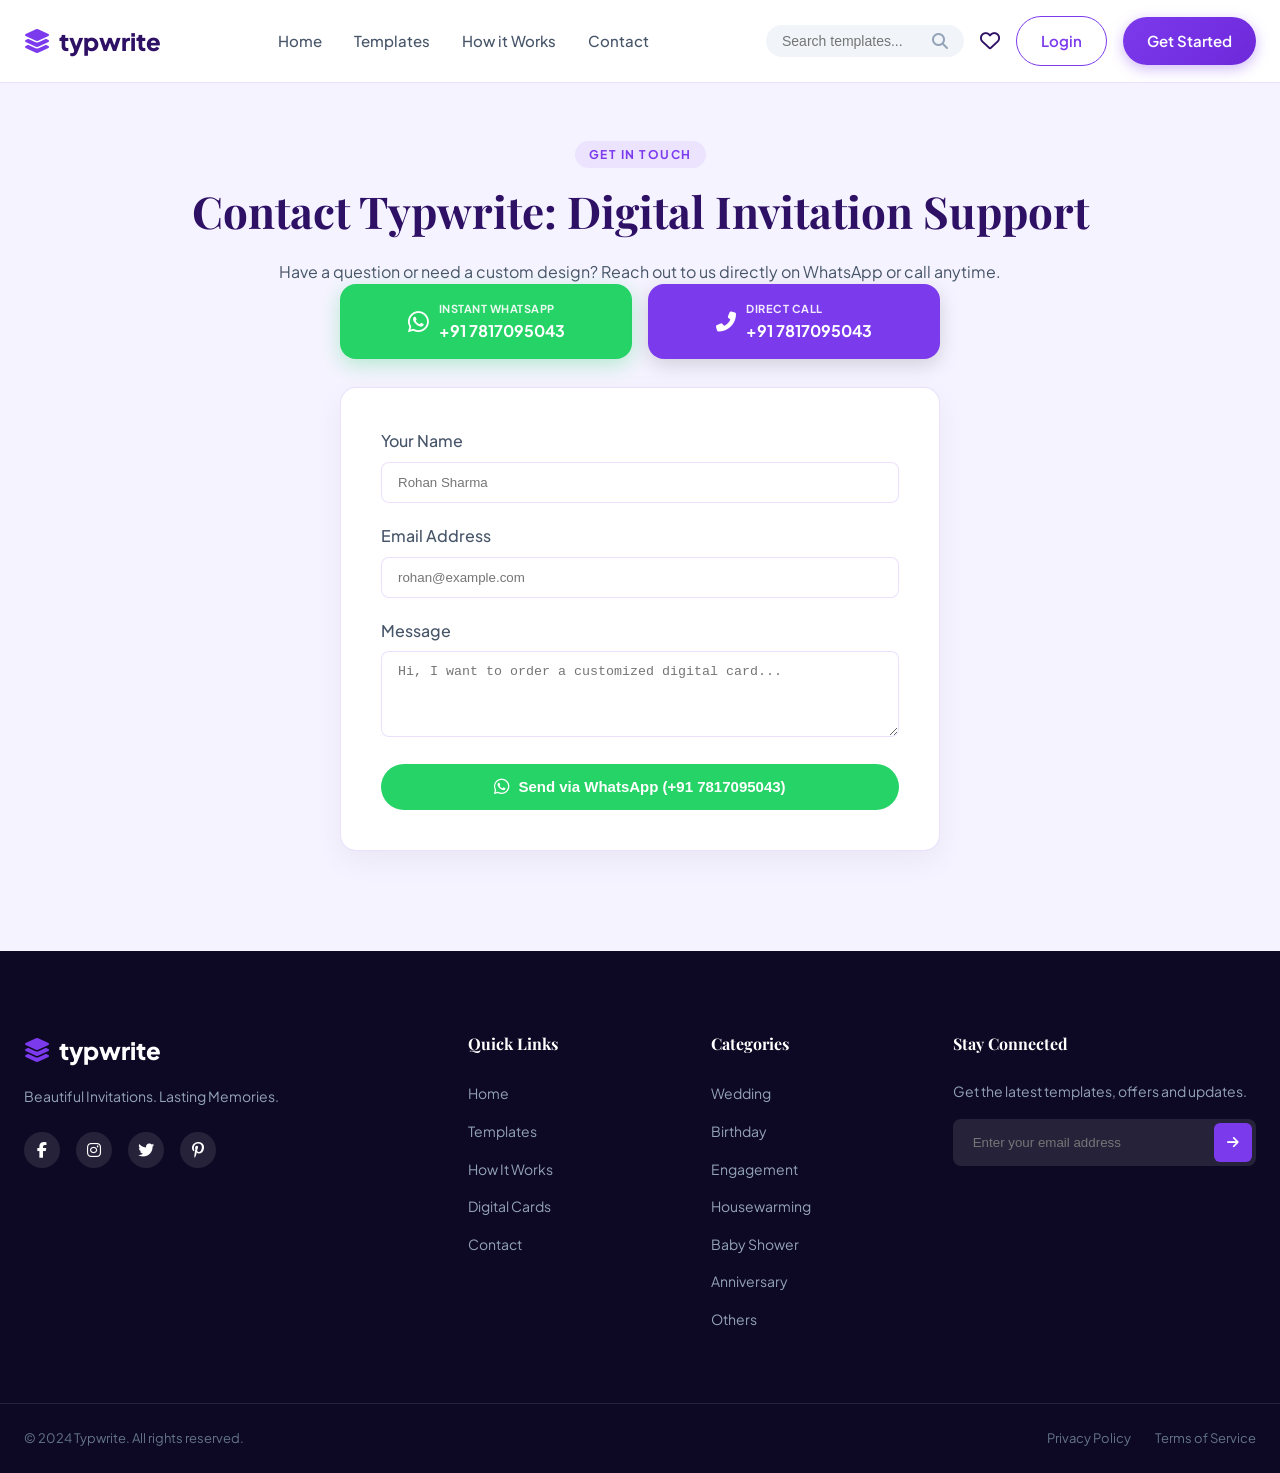
==== contact.html @ 14a49311 "changes" ====
<!DOCTYPE html>
<html lang="en">
<head>
    <meta charset="UTF-8">
    <meta name="viewport" content="width=device-width, initial-scale=1.0">
    <title>Contact Us - Custom Digital Invitation Cards Support | Typwrite</title>
    <meta name="description" content="Get in touch with Typwrite for custom digital wedding invitations, bulk orders, event customization, and instant WhatsApp support.">
    <meta name="keywords" content="contact digital invitation card maker, custom digital wedding card support, typwrite contact, whatsapp wedding invitation assistance">
    <meta name="robots" content="index, follow">
    <link rel="canonical" href="https://typwrite.in/contact.html">

    <!-- Open Graph -->
    <meta property="og:type" content="website">
    <meta property="og:url" content="https://typwrite.in/contact.html">
    <meta property="og:title" content="Contact Us - Typwrite Digital Invitations">
    <meta property="og:description" content="Reach out to us for custom digital wedding cards and fast WhatsApp support.">
    <meta property="og:image" content="https://images.unsplash.com/photo-1519225421980-715cb0215aed?auto=format&fit=crop&w=1200&q=80">

    <script type="application/ld+json">
    {
      "@context": "https://schema.org",
      "@type": "ContactPage",
      "name": "Contact Typwrite",
      "url": "https://typwrite.in/contact.html",
      "description": "Get in touch with the Typwrite team for digital invitation cards and customization."
    }
    </script>
    <link rel="preconnect" href="https://fonts.googleapis.com">
    <link rel="preconnect" href="https://fonts.gstatic.com" crossorigin>
    <link href="https://fonts.googleapis.com/css2?family=Playfair+Display:ital,wght@0,700;1,700&family=Plus+Jakarta+Sans:wght@400;500;600;700;800&display=swap" rel="stylesheet">
    <link rel="stylesheet" href="https://cdnjs.cloudflare.com/ajax/libs/font-awesome/6.4.0/css/all.min.css">
    <link rel="stylesheet" href="assets/css/style.css">
</head>
<body>
    <header class="navbar">
        <div class="container nav-container">
            <a href="index.html" class="logo" style="text-decoration: none;">
                <i class="fas fa-layer-group logo-icon"></i>
                <span>typwrite</span>
            </a>
            <nav class="nav-links">
                <a href="index.html" >Home</a>
                <a href="templates.html">Templates</a>
                <a href="how-it-works.html">How it Works</a>
                <a href="contact.html">Contact</a>
                </nav>
            <div class="nav-actions">
                <div class="search-box">
                    <input type="text" placeholder="Search templates...">
                    <i class="fas fa-search"></i>
                </div>
                <button class="icon-btn"><i class="far fa-heart"></i></button>
                <a href="#" class="btn btn-outline-primary">Login</a>
                <a href="#" class="btn btn-primary">Get Started</a>
            </div>
        </div>
    </header>
    <main>
    <section class="section-padding bg-very-light" style="padding-top: 140px; min-height: 80vh;">
        <div class="container">
            <div class="section-header text-center">
                <span class="subtitle">GET IN TOUCH</span>
                <h1 style="font-family: var(--font-serif); font-size: 44px; color: var(--text-dark); margin-bottom: 12px;">Contact Typwrite: Digital Invitation Support</h1>
                <p>Have a question or need a custom design? Reach out to us directly on WhatsApp or call anytime.</p>
            </div>
            
            <!-- Direct Contact Actions -->
            <div style="max-width: 600px; margin: 0 auto 28px auto; display: flex; gap: 16px; justify-content: center; flex-wrap: wrap;">
                <a href="https://wa.me/917817095043?text=Hi%20Typwrite%2C%20I%20want%20to%20order%20or%20customize%20a%20digital%20invitation%20card." target="_blank" style="flex:1; min-width:240px; background:#25d366; color:#fff; text-decoration:none; padding:16px 20px; border-radius:16px; font-weight:700; display:flex; align-items:center; justify-content:center; gap:10px; box-shadow:0 6px 20px rgba(37,211,102,0.3); transition:transform 0.2s;">
                    <i class="fab fa-whatsapp" style="font-size:24px;"></i>
                    <div style="text-align:left;">
                        <span style="font-size:11px; text-transform:uppercase; letter-spacing:0.5px; opacity:0.9; display:block;">Instant WhatsApp</span>
                        <span style="font-size:16px;">+91 7817095043</span>
                    </div>
                </a>
                <a href="tel:+917817095043" style="flex:1; min-width:240px; background:var(--primary); color:#fff; text-decoration:none; padding:16px 20px; border-radius:16px; font-weight:700; display:flex; align-items:center; justify-content:center; gap:10px; box-shadow:0 6px 20px rgba(0,0,0,0.15); transition:transform 0.2s;">
                    <i class="fas fa-phone-alt" style="font-size:20px;"></i>
                    <div style="text-align:left;">
                        <span style="font-size:11px; text-transform:uppercase; letter-spacing:0.5px; opacity:0.9; display:block;">Direct Call</span>
                        <span style="font-size:16px;">+91 7817095043</span>
                    </div>
                </a>
            </div>
            
            <div style="max-width: 600px; margin: 0 auto; background: white; padding: 40px; border-radius: 16px; box-shadow: 0 10px 30px rgba(0,0,0,0.05); border: 1px solid var(--border);">
                <form onsubmit="event.preventDefault(); const n=document.getElementById('cName').value; const m=document.getElementById('cMsg').value; window.open('https://wa.me/917817095043?text=' + encodeURIComponent('Hi Typwrite! My name is ' + n + '. Inquiry: ' + m), '_blank');" style="display: flex; flex-direction: column; gap: 20px;">
                    <div>
                        <label style="display: block; margin-bottom: 8px; font-weight: 500;">Your Name</label>
                        <input type="text" id="cName" placeholder="Rohan Sharma" required style="width: 100%; padding: 12px 16px; border: 1px solid var(--border); border-radius: 8px; outline: none;">
                    </div>
                    <div>
                        <label style="display: block; margin-bottom: 8px; font-weight: 500;">Email Address</label>
                        <input type="email" placeholder="rohan@example.com" style="width: 100%; padding: 12px 16px; border: 1px solid var(--border); border-radius: 8px; outline: none;">
                    </div>
                    <div>
                        <label style="display: block; margin-bottom: 8px; font-weight: 500;">Message</label>
                        <textarea rows="4" id="cMsg" placeholder="Hi, I want to order a customized digital card..." required style="width: 100%; padding: 12px 16px; border: 1px solid var(--border); border-radius: 8px; outline: none; resize: vertical;"></textarea>
                    </div>
                    <button type="submit" class="btn" style="background:#25d366; color:#fff; width: 100%; padding: 14px; font-weight:700; display:flex; align-items:center; justify-content:center; gap:8px;">
                        <i class="fab fa-whatsapp" style="font-size:18px;"></i> Send via WhatsApp (+91 7817095043)
                    </button>
                </form>
            </div>
        </div>
    </section>
</main>
    <footer id="contact" class="footer">
        <div class="container footer-grid">
            <div class="footer-brand">
                <a href="index.html" class="logo" style="text-decoration: none; color: white;">
                    <i class="fas fa-layer-group logo-icon"></i> typwrite
                </a>
                <p>Beautiful Invitations. Lasting Memories.</p>
                <div class="socials">
                    <a href="#"><i class="fab fa-facebook-f"></i></a>
                    <a href="#"><i class="fab fa-instagram"></i></a>
                    <a href="#"><i class="fab fa-twitter"></i></a>
                    <a href="#"><i class="fab fa-pinterest-p"></i></a>
                </div>
            </div>
            <div class="footer-links">
                <h3>Quick Links</h3>
                <ul>
                    <li><a href="#">Home</a></li>
                    <li><a href="templates.html">Templates</a></li>
                    <li><a href="#">How It Works</a></li>
                    <li><a href="templates.html">Digital Cards</a></li>
                    <li><a href="#contact">Contact</a></li>
                </ul>
            </div>
            <div class="footer-links">
                <h3>Categories</h3>
                <ul>
                    <li><a href="#">Wedding</a></li>
                    <li><a href="#">Birthday</a></li>
                    <li><a href="#">Engagement</a></li>
                    <li><a href="#">Housewarming</a></li>
                    <li><a href="#">Baby Shower</a></li>
                    <li><a href="#">Anniversary</a></li>
                    <li><a href="#">Others</a></li>
                </ul>
            </div>
            <div class="footer-newsletter">
                <h3>Stay Connected</h3>
                <p>Get the latest templates, offers and updates.</p>
                <div class="newsletter-box">
                    <input type="email" placeholder="Enter your email address">
                    <button><i class="fas fa-arrow-right"></i></button>
                </div>
            </div>
        </div>
        <div class="container footer-bottom flex-between">
            <p>&copy; 2024 Typwrite. All rights reserved.</p>
            <div class="legal">
                <a href="#">Privacy Policy</a>
                <a href="#">Terms of Service</a>
            </div>
        </div>
    </footer>
    <script src="assets/js/script.js"></script>
</body>
</html>
---- assets/css/style.css ----
/* Reset and Base Styles */
* {
    margin: 0;
    padding: 0;
    box-sizing: border-box;

    transition: background-color 0.4s ease, color 0.4s ease, border-color 0.4s ease, box-shadow 0.4s ease;
}


:root {
    --primary: #7C3AED;
    --secondary: #A855F7;
    --accent: #F59E0B;
    --bg-theme: #FAF5FF;
    
    --primary-hover: #6D28D9;
    --text-dark: #2E1065;
    --text-body: #475569;
    --text-light: #94a3b8;
    --bg-white: #ffffff;
    --bg-very-light: #F5F3FF;
    --bg-dark: #130E2E;
    --border: rgba(124, 58, 237, 0.15);
    
    --font-sans: 'Plus Jakarta Sans', sans-serif;
    --font-serif: 'Playfair Display', serif;
}

body {
    
    font-family: var(--font-sans);
    color: var(--text-body);
    line-height: 1.6;
    background: var(--bg-white);
    overflow-x: hidden;
}

.container {
    max-width: 1280px;
    margin: 0 auto;
    padding: 0 24px;
}

a {
    text-decoration: none;
    color: inherit;
    transition: all 0.3s ease;
}

ul {
    list-style: none;
}

h1, h2, h3, h4, h5, h6 {
    font-family: var(--font-serif);
    color: var(--text-dark);
    font-weight: 700;
}

.section-padding {
    padding: 100px 0;
}

.flex-between {
    display: flex;
    justify-content: space-between;
    align-items: center;
}

.text-center {
    text-align: center;
}

/* Buttons */
.btn {
    display: inline-flex;
    align-items: center;
    justify-content: center;
    padding: 12px 24px;
    border-radius: 50px;
    font-weight: 600;
    font-size: 15px;
    cursor: pointer;
    transition: all 0.3s;
    border: none;
    gap: 8px;
}

.btn-primary {
    background: linear-gradient(135deg, #7C3AED 0%, #6D28D9 100%);
    color: white;
    box-shadow: 0 4px 14px rgba(124, 58, 237, 0.35);
    border: none;
}
.btn-primary:hover {
    background: linear-gradient(135deg, #6D28D9 0%, #5B21B6 100%);
    box-shadow: 0 8px 25px rgba(124, 58, 237, 0.45);
    transform: translateY(-2px);
}

.btn-outline-primary {
    background: transparent;
    border: 1.5px solid #7C3AED;
    color: #7C3AED;
}
.btn-outline-primary:hover {
    background: linear-gradient(135deg, #7C3AED 0%, #6D28D9 100%);
    color: white;
    box-shadow: 0 4px 14px rgba(124, 58, 237, 0.25);
    transform: translateY(-2px);
}

.btn-outline-dark {
    background: transparent;
    border: 1px solid var(--border);
    color: var(--text-dark);
}
.btn-outline-dark:hover {
    border-color: var(--primary);
    color: var(--primary);
}

.btn-outline-white {
    background: transparent;
    border: 1px solid rgba(255,255,255,0.3);
    color: white;
}
.btn-outline-white:hover {
    background: rgba(255,255,255,0.1);
}

.btn-whatsapp {
    background: #25D366;
    color: white;
}
.btn-whatsapp:hover {
    background: #20bd5a;
}

.btn-light-gray {
    background: #f1f5f9;
    color: var(--text-body);
    padding: 8px 16px;
    font-size: 13px;
    border-radius: 8px;
}

.btn-primary-sm {
    background: var(--primary);
    color: white;
    padding: 8px 16px;
    font-size: 13px;
    border-radius: 8px;
}

.btn-block {
    width: 100%;
}

.icon-btn {
    background: transparent;
    border: none;
    font-size: 20px;
    color: var(--text-dark);
    cursor: pointer;
}

/* Navbar */
.navbar {
    background: rgba(255, 255, 255, 0.95);
    backdrop-filter: blur(10px);
    position: fixed;
    left: 0;
    width: 100%;
    top: 0;
    z-index: 1000;
    padding: 16px 0;
    border-bottom: 1px solid var(--border);
}

.nav-container {
    display: flex;
    justify-content: space-between;
    align-items: center;
}

.logo {
    display: flex;
    align-items: center;
    gap: 8px;
    font-weight: 800;
    font-size: 24px;
    color: var(--text-dark);
}

.logo-icon {
    color: var(--primary);
}

.nav-links {
    display: flex;
    gap: 32px;
}

.nav-links a {
    font-weight: 500;
    font-size: 15px;
}
.nav-links a:hover, .nav-links a.active {
    color: var(--primary);
}

.nav-actions {
    display: flex;
    align-items: center;
    gap: 16px;
}

.search-box {
    position: relative;
    background: #f1f5f9;
    border-radius: 50px;
    padding: 8px 16px;
    display: flex;
    align-items: center;
}
.search-box input {
    background: transparent;
    border: none;
    outline: none;
    font-size: 14px;
    width: 150px;
}
.search-box i {
    color: var(--text-light);
}

/* Hero Section */
.hero {
    position: relative;
    padding: 106px 0 30px 0; /* 76px offset + 30px padding */
    overflow: hidden;
    background-image: url('../images/floral-bg.jpg');
    background-size: cover;
    background-position: center;
    background-repeat: no-repeat;
    background-attachment: fixed;
}

/* Added a very light overlay so text is highly readable, but background is still very visible */
.hero::before {
    content: '';
    position: absolute;
    top: 0; left: 0; right: 0; bottom: 0;
    background: color-mix(in srgb, var(--bg-theme) 75%, transparent); 
    z-index: 0;
}


.hero-bg-glow {
    position: absolute;
    width: 600px;
    height: 600px;
    border-radius: 50%;
    filter: blur(100px);
    z-index: 1;
    opacity: 0.7;
}
.glow-1 {
    background: radial-gradient(circle, rgba(124, 58, 237, 0.3) 0%, transparent 70%);
    top: -200px;
    left: -200px;
}
.glow-2 {
    background: radial-gradient(circle, rgba(168, 85, 247, 0.25) 0%, transparent 70%);
    bottom: -100px;
    right: -100px;
}

.hero-container {
    position: relative;
    z-index: 2;
    display: flex;
    align-items: center;
    gap: 60px;
}

.hero-content {
    flex: 1;
}

.badge {
    display: inline-block;
    padding: 6px 14px;
    border-radius: 50px;
    font-size: 12px;
    font-weight: 600;
    margin-bottom: 24px;
}
.badge-hero {
    background: var(--secondary);
    color: var(--primary);
}

.hero-content h1 {
    font-size: 56px;
    line-height: 1.1;
    margin-bottom: 24px;
    letter-spacing: -1px;
}

.hero-content h1 .highlight {
    font-family: var(--font-serif);
    font-style: italic;
    background: linear-gradient(135deg, #7C3AED 0%, #C084FC 50%, #EC4899 100%);
    -webkit-background-clip: text;
    -webkit-text-fill-color: transparent;
    background-clip: text;
    font-weight: 700;
}

.hero-content p {
    font-size: 16px;
    color: var(--text-body);
    margin-bottom: 32px;
    max-width: 480px;
}

.hero-buttons {
    display: flex;
    gap: 16px;
    margin-bottom: 48px;
}

.hero-features {
    display: flex;
    flex-wrap: wrap;
    gap: 24px;
}

.feature {
    display: flex;
    align-items: center;
    gap: 10px;
    font-size: 13px;
}
.feature i {
    color: #7C3AED;
    font-size: 18px;
    background: #F3E8FF;
    padding: 10px;
    border-radius: 10px;
}
.feature div {
    display: flex;
    flex-direction: column;
}
.feature strong {
    color: var(--text-dark);
}
.feature span {
    color: var(--text-light);
    font-size: 11px;
}

.hero-graphics {
    flex: 1;
    position: relative;
    height: 600px;
    display: flex;
    justify-content: center;
    align-items: center;
}

.hero-phone {
    width: 280px;
    height: 560px;
    background: #0f172a;
    border-radius: 40px;
    border: 8px solid #1e293b;
    position: relative;
    z-index: 10;
    box-shadow: 0 25px 50px -12px rgba(0,0,0,0.25);
    overflow: hidden;
}

.phone-notch {
    position: absolute;
    top: 0;
    left: 50%;
    transform: translateX(-50%);
    width: 120px;
    height: 25px;
    background: #1e293b;
    border-bottom-left-radius: 16px;
    border-bottom-right-radius: 16px;
    z-index: 11;
}

.phone-screen {
    width: 100%;
    height: 100%;
    background: #fdfbf7;
    background-image: url('data:image/svg+xml,%3Csvg width="20" height="20" viewBox="0 0 20 20" xmlns="http://www.w3.org/2000/svg"%3E%3Cg fill="%23d4d4d8" fill-opacity="0.4" fill-rule="evenodd"%3E%3Ccircle cx="3" cy="3" r="3"/%3E%3C/g%3E%3C/svg%3E');
    display: flex;
    align-items: center;
    justify-content: center;
}

.invite-mock {
    text-align: center;
    padding: 20px;
    background: white;
    border-radius: 16px;
    box-shadow: 0 10px 15px -3px rgba(0,0,0,0.1);
    width: 80%;
}

.invite-mock h4, .invite-mock .mock-invite-title {
    font-family: var(--font-serif);
    font-size: 32px;
    font-style: italic;
    color: var(--primary);
    line-height: 1.1;
    margin-bottom: 12px;
}
.invite-mock .names {
    font-weight: 700;
    color: var(--text-dark);
    font-size: 14px;
    margin-bottom: 20px;
}
.date-mock {
    border-top: 1px solid #e2e8f0;
    border-bottom: 1px solid #e2e8f0;
    padding: 10px 0;
    display: flex;
    justify-content: space-around;
    align-items: center;
}
.date-mock span { font-size: 10px; font-weight: 600; }
.date-mock h2, .date-mock .date-mock-num { font-size: 24px; margin: 0; color: var(--primary); font-weight: 800; }

.hero-card {
    position: absolute;
    width: 200px;
    height: 280px;
    border-radius: 16px;
    box-shadow: 0 20px 25px -5px rgba(0,0,0,0.1);
}
.card-left {
    background: url('https://images.unsplash.com/photo-1518895949257-7621c3c786d7?auto=format&fit=crop&q=80&w=400') center/cover;
    left: -20px;
    top: 50px;
    transform: rotate(-10deg);
    z-index: 5;
    border: 2px solid white;
}
.card-right {
    background: url('https://images.unsplash.com/photo-1555042898-349a710186be?auto=format&fit=crop&q=80&w=400') center/cover;
    right: -20px;
    bottom: 80px;
    transform: rotate(15deg);
    z-index: 5;
    border: 2px solid white;
}

/* Common Section Styles */
.bg-very-light {
    background-color: var(--bg-very-light);
}

.subtitle {
    color: #7C3AED;
    font-size: 12px;
    font-weight: 700;
    letter-spacing: 1.5px;
    text-transform: uppercase;
    display: inline-block;
    padding: 4px 14px;
    border-radius: 50px;
    background: rgba(124, 58, 237, 0.08);
    margin-bottom: 8px;
}

.section-header h2 {
    font-size: 32px;
    margin-bottom: 16px;
}

.view-all {
    color: var(--primary);
    font-weight: 600;
    font-size: 14px;
    display: flex;
    align-items: center;
    gap: 8px;
}

.nav-arrows {
    display: flex;
    gap: 8px;
}
.nav-arrows button {
    width: 40px;
    height: 40px;
    border-radius: 50%;
    border: 1px solid var(--border);
    background: white;
    cursor: pointer;
    color: var(--text-dark);
    transition: all 0.3s;
}
.nav-arrows button:hover {
    border-color: var(--primary);
    color: var(--primary);
}

/* Occasions */
.occasion-grid {
    display: grid;
    grid-template-columns: repeat(6, 1fr);
    gap: 20px;
    margin-top: 40px;
}

.occasion-card {
    padding: 30px 15px;
    border-radius: 16px;
    text-align: center;
    cursor: pointer;
    transition: transform 0.3s;
}
.occasion-card:hover {
    transform: translateY(-8px);
}
.icon-circle {
    width: 60px;
    height: 60px;
    background: white;
    border-radius: 50%;
    display: flex;
    align-items: center;
    justify-content: center;
    font-size: 24px;
    margin: 0 auto 16px;
    box-shadow: 0 4px 6px -1px rgba(0,0,0,0.05);
}
.occasion-card h3 {
    font-size: 15px;
    margin-bottom: 4px;
}
.occasion-card p {
    font-size: 12px;
    color: var(--text-body);
}

/* Templates */
.template-grid {
    display: grid;
    grid-template-columns: repeat(4, 1fr);
    gap: 24px;
    margin-top: 40px;
}

.template-card {
    border: 1px solid var(--border);
    border-radius: 16px;
    overflow: hidden;
    background: white;
    transition: box-shadow 0.3s;
}
.template-card:hover {
    box-shadow: 0 10px 15px -3px rgba(0,0,0,0.1);
}

.t-image {
    height: 220px;
    width: 100%;
    position: relative;
}
.heart-t {
    position: absolute;
    top: 12px;
    right: 12px;
    background: white;
    width: 32px;
    height: 32px;
    border-radius: 50%;
    display: flex;
    align-items: center;
    justify-content: center;
    color: var(--text-light);
    cursor: pointer;
    box-shadow: 0 2px 4px rgba(0,0,0,0.1);
}

.t-content {
    padding: 20px;
}

.t-tag {
    font-size: 11px;
    padding: 4px 10px;
    border-radius: 6px;
    font-weight: 600;
}

.t-content h3 {
    font-size: 18px;
    margin: 12px 0 20px;
}

.t-actions {
    display: flex;
    justify-content: space-between;
}

/* How It Works */
.steps-container {
    display: flex;
    align-items: center;
    justify-content: space-between;
    margin-top: 60px;
}

.step {
    flex: 1;
    text-align: center;
    padding: 0 20px;
}

.step-icon {
    width: 80px;
    height: 80px;
    background: white;
    border-radius: 50%;
    display: flex;
    align-items: center;
    justify-content: center;
    font-size: 32px;
    color: #25d366;
    margin: 0 auto 24px;
    box-shadow: 0 10px 25px -5px rgba(0,0,0,0.1);
    position: relative;
}
.step:nth-child(3) .step-icon { color: var(--primary); }
.step:nth-child(5) .step-icon { color: #f59e0b; }

.step-num {
    position: absolute;
    top: -5px;
    right: -5px;
    width: 28px;
    height: 28px;
    background: var(--primary);
    color: white;
    border-radius: 50%;
    font-size: 14px;
    font-weight: bold;
    display: flex;
    align-items: center;
    justify-content: center;
    border: 3px solid var(--bg-very-light);
}

.step h3 {
    font-size: 18px;
    margin-bottom: 12px;
}

.step p {
    font-size: 14px;
}

.step-arrow {
    color: var(--text-light);
    font-size: 24px;
    opacity: 0.3;
}

/* Why Choose - Dark Section */
.why-choose {
    background: #130E2E;
    color: white;
    padding: 100px 0;
}

.why-container {
    display: flex;
    align-items: center;
    gap: 80px;
}

.why-content {
    flex: 1;
}

.why-content h2 {
    color: white;
    font-size: 38px;
    margin: 16px 0;
}

.why-content > p {
    color: #94a3b8;
    margin-bottom: 40px;
    font-size: 16px;
}

.badge-dark {
    background: rgba(255,255,255,0.1);
    color: white;
}

.why-list {
    display: flex;
    flex-direction: column;
    gap: 24px;
    margin-bottom: 40px;
}

.why-item {
    display: flex;
    gap: 16px;
}

.why-icon {
    width: 48px;
    height: 48px;
    background: color-mix(in srgb, var(--primary) 15%, transparent);
    border-radius: 12px;
    display: flex;
    align-items: center;
    justify-content: center;
    color: var(--primary);
    font-size: 20px;
    flex-shrink: 0;
}

.why-item h3,
.why-item h4 {
    color: white;
    font-size: 16px;
    margin-bottom: 4px;
}

.why-item p {
    color: #94a3b8;
    font-size: 14px;
}

.why-images {
    flex: 1;
    display: flex;
    justify-content: center;
}

.dark-phone-mockup {
    width: 320px;
    height: 620px;
    background: #000;
    border-radius: 40px;
    border: 8px solid #334155;
    position: relative;
    padding: 12px;
}

.phone-screen-dark {
    width: 100%;
    height: 100%;
    background: #0f172a;
    border-radius: 28px;
    position: relative;
    overflow: hidden;
    padding: 20px;
}

.mock-card {
    border-radius: 12px;
    position: absolute;
    width: 80%;
}
.mock-1 {
    height: 250px;
    background: #1e1b4b;
    border: 1px solid #312e81;
    top: 40px;
    left: 10%;
    z-index: 2;
}
.mock-2 {
    height: 200px;
    background: #fff0f5;
    bottom: -40px;
    left: 20%;
    transform: rotate(5deg);
    z-index: 1;
}

.floating-bubble {
    position: absolute;
    top: 100px;
    right: -60px;
    background: white;
    padding: 12px 16px;
    border-radius: 12px;
    color: var(--text-dark);
    font-weight: 600;
    font-size: 13px;
    box-shadow: 0 20px 25px -5px rgba(0,0,0,0.2);
    display: flex;
    align-items: center;
    gap: 8px;
    z-index: 10;
}

/* Pricing */
.pricing-grid {
    display: grid;
    grid-template-columns: repeat(3, 1fr);
    gap: 32px;
    margin-top: 48px;
}

.price-card {
    background: white;
    border: 1px solid var(--border);
    border-radius: 24px;
    padding: 40px 32px;
    position: relative;
}

.price-card.popular {
    border: 2px solid var(--primary);
    box-shadow: 0 20px 35px -5px rgba(124, 58, 237, 0.25); border: 2px solid #7C3AED;
    transform: scale(1.03);
    background: #fdfcff;
}

.popular-tag {
    position: absolute;
    top: -14px;
    left: 50%;
    transform: translateX(-50%);
    background: var(--primary);
    color: white;
    padding: 6px 16px;
    border-radius: 20px;
    font-size: 12px;
    font-weight: 700;
}

.price-card h3 {
    font-size: 22px;
    margin-bottom: 8px;
}

.price-card p {
    font-size: 14px;
    color: var(--text-light);
    margin-bottom: 24px;
}

.price-amt {
    font-size: 40px;
    font-weight: 800;
    color: var(--text-dark);
    margin-bottom: 32px;
}
.price-amt span {
    font-size: 14px;
    font-weight: 500;
    color: var(--text-light);
}

.price-features {
    margin-bottom: 32px;
}
.price-features li {
    font-size: 14px;
    margin-bottom: 16px;
    display: flex;
    align-items: center;
    gap: 12px;
}
.price-features li i {
    color: var(--primary);
}

/* Testimonials */
.dark-arrows button {
    background: rgba(255,255,255,0.1);
    border-color: rgba(255,255,255,0.1);
    color: white;
}
.dark-arrows button:hover {
    background: var(--primary);
    border-color: var(--primary);
}

.testimonial-grid {
    display: grid;
    grid-template-columns: repeat(3, 1fr);
    gap: 24px;
    margin-top: 40px;
}

.testimonial-card {
    background: rgba(255,255,255,0.03);
    border: 1px solid rgba(255,255,255,0.05);
    border-radius: 16px;
    padding: 32px;
}

.user-info {
    display: flex;
    align-items: center;
    gap: 16px;
    margin-bottom: 20px;
}

.avatar {
    width: 48px;
    height: 48px;
    border-radius: 50%;
    display: flex;
    align-items: center;
    justify-content: center;
    font-weight: 700;
    font-size: 18px;
}

.user-info h3,
.user-info h4 {
    color: white;
    font-size: 16px;
    margin-bottom: 2px;
}
.user-info span {
    font-size: 12px;
    color: #94a3b8;
}

.stars {
    color: #f59e0b;
    font-size: 12px;
    margin-top: 4px;
}

.testimonial-card p {
    font-size: 14px;
    color: #cbd5e1;
    font-style: italic;
    line-height: 1.7;
}

/* FAQ */
.faq-layout {
    display: flex;
    gap: 80px;
}

.faq-left {
    flex: 1;
}
.faq-left h2 {
    font-size: 36px;
    margin: 16px 0;
}

.faq-right {
    flex: 1.5;
}

.accordion-item {
    border-bottom: 1px solid var(--border);
    padding: 24px 0;
}

.accordion-header {
    display: flex;
    justify-content: space-between;
    align-items: center;
    cursor: pointer;
}
.accordion-header h3 {
    font-size: 16px;
}
.accordion-header i {
    color: var(--primary);
    transition: transform 0.3s;
}

.accordion-body {
    
    display: none;
    padding-top: 16px;
    font-size: 14px;
}

.accordion-item.active .accordion-body {
    
    display: block;
}
.accordion-item.active .accordion-header i {
    transform: rotate(180deg);
}

/* CTA Banner */
.cta-banner {
    background: linear-gradient(135deg, #6D28D9 0%, #4C1D95 100%);
    padding: 90px 0;
    color: white;
    position: relative;
    overflow: hidden;
}

.cta-banner h2 {
    color: white;
    font-size: 40px;
    margin-bottom: 16px;
}
.cta-banner p {
    font-size: 18px;
    margin-bottom: 32px;
    opacity: 0.9;
}

.btn-white-cta {
    background: white;
    color: var(--primary);
    padding: 16px 32px;
    font-size: 16px;
    border-radius: 50px;
    font-weight: 700;
    border: none;
    cursor: pointer;
    margin-bottom: 16px;
}

.cta-banner .sub-text {
    font-size: 14px;
    opacity: 0.8;
}

/* Footer */
.footer {
    background: #0D0924;
    color: white;
    padding: 80px 0 24px;
}

.footer-grid {
    display: grid;
    grid-template-columns: 2fr 1fr 1fr 1.5fr;
    gap: 40px;
    margin-bottom: 60px;
}

.footer-brand .logo {
    color: white;
    margin-bottom: 16px;
}
.footer-brand p {
    color: #94a3b8;
    font-size: 14px;
    margin-bottom: 24px;
}

.socials {
    display: flex;
    gap: 16px;
}
.socials a {
    width: 36px;
    height: 36px;
    background: rgba(255,255,255,0.1);
    border-radius: 50%;
    display: flex;
    align-items: center;
    justify-content: center;
    color: white;
}
.socials a:hover {
    background: var(--primary);
}

.footer h3,
.footer h4 {
    color: white;
    font-size: 16px;
    margin-bottom: 24px;
}

.footer-links li {
    margin-bottom: 12px;
}
.footer-links a {
    color: #94a3b8;
    font-size: 14px;
}
.footer-links a:hover {
    color: white;
}

.footer-newsletter p {
    color: #94a3b8;
    font-size: 14px;
    margin-bottom: 16px;
}

.newsletter-box {
    display: flex;
    background: rgba(255,255,255,0.1);
    border-radius: 8px;
    padding: 4px;
}
.newsletter-box input {
    background: transparent;
    border: none;
    padding: 12px 16px;
    color: white;
    width: 100%;
    outline: none;
}
.newsletter-box button {
    background: var(--primary);
    color: white;
    border: none;
    width: 44px;
    border-radius: 6px;
    cursor: pointer;
}

.footer-bottom {
    border-top: 1px solid rgba(255,255,255,0.1);
    padding-top: 24px;
    color: #64748b;
    font-size: 13px;
}
.legal {
    display: flex;
    gap: 24px;
}
.legal a {
    color: #64748b;
}
.legal a:hover {
    color: white;
}

/* Responsive Design */
@media (max-width: 1024px) {
    .occasion-grid { grid-template-columns: repeat(3, 1fr); }
    .template-grid { grid-template-columns: repeat(2, 1fr); }
    .pricing-grid { grid-template-columns: repeat(2, 1fr); gap: 20px; }
    .testimonial-grid { grid-template-columns: repeat(2, 1fr); }
    .hero-container, .why-container, .faq-layout { flex-direction: column; text-align: center; }
    .hero-content h1 { font-size: 46px; }
    .hero-buttons { justify-content: center; }
    .hero-features { justify-content: center; }
    .hero-graphics { height: 450px; margin-top: 40px; }
    .footer-grid { grid-template-columns: repeat(2, 1fr); gap: 30px; }
    
    .nav-links { display: none; } /* Hide for basic responsive, a hamburger menu would be needed for full function */
}

@media (max-width: 768px) {
    .section-padding { padding: 60px 0; }
    .hero { padding: 116px 0 40px 0; /* Mobile offset */ }
    
    .hero-content h1 { font-size: 36px; }
    .hero-content p { font-size: 14px; margin: 0 auto 24px; }
    .hero-buttons { flex-direction: column; gap: 12px; }
    .btn { width: 100%; }
    
    .hero-graphics { transform: scale(0.8); height: 400px; }
    
    .section-header { flex-direction: column; text-align: center; gap: 16px; align-items: center; }
    
    .occasion-grid { grid-template-columns: repeat(2, 1fr); }
    .template-grid { grid-template-columns: 1fr; }
    
    .steps-container { flex-direction: column; gap: 40px; }
    .step-arrow { transform: rotate(90deg); margin: 20px 0; }
    
    .why-choose { padding: 60px 0; }
    .why-content h2 { font-size: 28px; }
    
    .pricing-grid, .testimonial-grid { grid-template-columns: 1fr; }
    .price-card.popular { transform: scale(1); }
    
    .footer-grid { grid-template-columns: 1fr; text-align: center; }
    .socials { justify-content: center; }
    .legal { justify-content: center; }
    
    .nav-actions .btn-outline-primary { display: none; }
}

@media (max-width: 480px) {
    .occasion-grid { grid-template-columns: 1fr; }
    .hero-graphics { display: none; } /* Hide complex graphic on very small screens to save space */
    .hero-content h1 { font-size: 32px; }
}

/* Theming dynamically stripped elements */
.occasion-card { background: var(--bg-white); border: 1px solid var(--border); }
.occasion-card:hover { background: color-mix(in srgb, var(--primary) 5%, transparent); }
.icon-circle { color: var(--primary); background: color-mix(in srgb, var(--primary) 10%, transparent); }
.t-image { background: color-mix(in srgb, var(--primary) 10%, transparent); }
.t-tag { color: var(--primary); background: color-mix(in srgb, var(--primary) 10%, white); border: 1px solid var(--primary); }
.avatar { background: color-mix(in srgb, var(--primary) 15%, transparent); color: var(--primary); }
.badge-hero { background: color-mix(in srgb, var(--primary) 10%, transparent); color: var(--primary); }
.feature i { background: color-mix(in srgb, var(--primary) 10%, transparent); color: var(--primary); }

/* Bulletproof Responsiveness Overrides */
html, body {
    
    max-width: 100vw;
    overflow-x: hidden;
}

img, svg, video {
    max-width: 100%;
    height: auto;
}

@media (max-width: 768px) {
    .search-box { display: none; } /* Hide search bar to save header space */
    .nav-actions { gap: 8px; }
    .hero-features { flex-direction: column; align-items: center; gap: 12px; }
    .dark-phone-mockup { transform: scale(0.8); transform-origin: top center; margin: 0 auto; }
    .why-images { height: 500px; } /* Adjust height for scaled mockup */
    .hero-container, .why-container, .faq-layout { gap: 30px; }
    .feature { width: 100%; justify-content: center; text-align: center; }
    .feature div { align-items: center; }
}

@media (max-width: 480px) {
    .container { padding: 0 16px; }
    .hero-content h1 { font-size: 28px; }
    .section-header h2 { font-size: 24px; }
    .btn { padding: 10px 16px; font-size: 14px; }
    .price-amt { font-size: 32px; }
    .price-card { padding: 24px 20px; }
    .testimonial-card { padding: 20px; }
    .accordion-header h3 { font-size: 14px; }
    .footer-grid { gap: 20px; }
    .cta-banner h2 { font-size: 28px; }
}


/* Critical Mobile Fixes */
@media (max-width: 768px) {
    /* Fix horizontal overflow caused by floating elements */
    .why-choose { overflow: hidden; }
    .floating-bubble { right: 10px; top: -30px; } /* Pull it back inside the container */
    
    /* Fix iOS Safari background-attachment bug */
    .hero {
        background-attachment: scroll !important;
        background-position: center !important;
    }
    
    /* Ensure body stays strict */
    html, body {
    
        width: 100%;
        position: relative;
    }
}

@media (max-width: 480px) {
    .floating-bubble { right: 0; left: 0; margin: 0 auto; width: 90%; text-align: center; justify-content: center; top: -40px; }
}

/* Ultimate Feature List Fix */
@media (max-width: 768px) {
    .hero-features {
        flex-direction: column;
        align-items: flex-start;
        width: fit-content;
        margin: 0 auto;
        gap: 20px !important;
    }
    .feature {
        justify-content: flex-start !important;
        text-align: left !important;
    }
}

/* Footer layout and Bottom Gap Fixes */
body {
    
    background-color: var(--bg-dark); /* Fills any empty space at the bottom */
}
main, .navbar {
    background-color: var(--bg-white); /* Restores white background to content */
}

@media (max-width: 768px) {
    .footer-bottom.flex-between {
        flex-direction: column;
        gap: 16px;
        text-align: center;
    }
}

/* Mobile Menu Button */
.menu-btn {
    display: none;
    background: transparent;
    border: none;
    font-size: 24px;
    color: var(--primary);
    cursor: pointer;
    padding: 8px;
}

@media (max-width: 1024px) {
    .menu-btn { display: block; }
    .nav-actions .btn-outline-primary, .nav-actions .search-box { display: none; }
    
    .nav-links {
        display: none; /* Hidden by default on mobile */
        position: absolute;
        top: 100%;
        left: 0;
        width: 100%;
        background: var(--bg-white);
        flex-direction: column;
        padding: 20px;
        box-shadow: 0 10px 15px -3px rgba(0,0,0,0.1);
        border-top: 1px solid var(--border);
    }
    
    .nav-links.mobile-active {
        display: flex;
    }
}

/* --- NEW TEMPLATE DESIGN --- */
.template-tabs {
    display: flex;
    justify-content: center;
    flex-wrap: wrap;
    gap: 16px;
    margin-bottom: 40px;
}
.t-tab {
    padding: 10px 32px;
    border-radius: 50px;
    font-weight: 600;
    font-size: 14px;
    border: 1px solid var(--border);
    background: var(--bg-white);
    color: var(--text-body);
    cursor: pointer;
    display: flex;
    align-items: center;
    gap: 8px;
    transition: all 0.3s;
}

.t-tab.active-platinum {
    background: linear-gradient(135deg, #4C1D95, #6D28D9);
    color: white;
    border-color: transparent;
    box-shadow: 0 4px 14px rgba(76, 29, 149, 0.35);
}

.t-tab:hover:not(.active-platinum):not(.active-tab) {
    background: #FAF5FF;
    color: var(--primary);
    border-color: var(--primary);
}

.template-card-new {
    background: var(--bg-white);
    border-radius: 20px;
    padding: 18px;
    box-shadow: 0 10px 30px rgba(124, 58, 237, 0.06);
    border: 1px solid rgba(124, 58, 237, 0.12);
    transition: transform 0.35s ease, box-shadow 0.35s ease, border-color 0.35s ease;
    text-align: left;
}
.template-card-new:hover {
    transform: translateY(-8px);
    box-shadow: 0 20px 40px rgba(124, 58, 237, 0.15);
    border-color: rgba(124, 58, 237, 0.3);
}
.tc-image-wrapper {
    background: linear-gradient(135deg, #FAF5FF, #F3E8FF);
    border-radius: 14px;
    height: 300px;
    position: relative;
    margin-bottom: 20px;
    overflow: hidden;
}
.tc-badge-left, .tc-badge-right {
    position: absolute;
    top: 12px;
    padding: 4px 10px;
    border-radius: 20px;
    font-size: 11px;
    font-weight: 700;
    background: var(--bg-white);
    box-shadow: 0 2px 5px rgba(0,0,0,0.05);
    z-index: 10;
}
.tc-badge-left { left: 12px; color: #7C3AED; }
.tc-badge-right { right: 12px; color: #A855F7; }

.tc-phones {
    position: absolute;
    width: 100%;
    height: 100%;
    top: 0; left: 0;
}
.tc-phone {
    position: absolute;
    width: 130px;
    height: 260px;
    background: #222;
    border-radius: 20px;
    padding: 4px;
    box-shadow: 0 15px 25px rgba(0,0,0,0.2);
}
.tc-phone::before {
    content: '';
    position: absolute;
    top: 4px;
    left: 50%;
    transform: translateX(-50%);
    width: 40px;
    height: 10px;
    background: #222;
    border-bottom-left-radius: 6px;
    border-bottom-right-radius: 6px;
    z-index: 5;
}
.tc-phone img {
    width: 100%;
    height: 100%;
    border-radius: 16px;
    object-fit: cover;
}
.tc-phone.back {
    left: calc(50% - 100px);
    top: 20px;
    transform: rotate(-10deg);
}
.tc-phone.front {
    right: calc(50% - 100px);
    top: 40px;
    transform: rotate(5deg);
    z-index: 2;
}

.template-card-new h3 {
    font-size: 16px;
    margin-bottom: 12px;
    color: var(--text-dark);
}
.tc-price-row {
    display: flex;
    justify-content: space-between;
    align-items: center;
    margin-bottom: 16px;
}
.tc-price strong {
    font-size: 20px;
    color: var(--text-dark);
}
.tc-price del {
    font-size: 13px;
    color: var(--text-light);
    margin-left: 6px;
}
.tc-preview-btn {
    background: rgba(124, 58, 237, 0.08);
    border: 1px solid rgba(124, 58, 237, 0.3);
    color: #7C3AED;
    padding: 6px 14px;
    border-radius: 20px;
    font-size: 12px;
    font-weight: 600;
    cursor: pointer;
    transition: all 0.3s;
}
.tc-preview-btn:hover {
    background: #7C3AED;
    color: white;
    border-color: #7C3AED;
}
.tc-order-btn {
    width: 100%;
    background: #25D366;
    color: white;
    border: none;
    padding: 12px;
    border-radius: 8px;
    font-size: 14px;
    font-weight: 600;
    cursor: pointer;
    display: flex;
    justify-content: center;
    align-items: center;
    gap: 8px;
    transition: background 0.3s;
}
.tc-order-btn:hover {
    background: #1eb954;
}

/* Enhanced Digital Invitation Card Showcase Styles */
.tc-features-pills {
    display: flex;
    flex-wrap: wrap;
    gap: 5px;
    margin-bottom: 14px;
}
.tc-feature-pill {
    font-size: 11px;
    padding: 3px 8px;
    border-radius: 6px;
    background: rgba(124, 58, 237, 0.08);
    color: #6d28d9;
    font-weight: 600;
    display: inline-flex;
    align-items: center;
    gap: 4px;
}
.tc-badge-badge {
    position: absolute;
    top: 42px;
    left: 14px;
    background: linear-gradient(135deg, #f59e0b, #d97706);
    color: #fff;
    padding: 3px 9px;
    border-radius: 6px;
    font-size: 10px;
    font-weight: 800;
    text-transform: uppercase;
    letter-spacing: 0.5px;
    z-index: 5;
    box-shadow: 0 3px 8px rgba(217, 119, 6, 0.35);
}
.tc-actions-grid {
    display: grid;
    grid-template-columns: 1fr 1.15fr;
    gap: 8px;
    margin-top: 14px;
}
.tc-demo-btn {
    background: linear-gradient(135deg, #7c3aed, #6366f1);
    color: #ffffff !important;
    text-decoration: none;
    padding: 11px 12px;
    border-radius: 10px;
    font-size: 13px;
    font-weight: 700;
    display: flex;
    align-items: center;
    justify-content: center;
    gap: 6px;
    transition: all 0.25s ease;
    box-shadow: 0 4px 12px rgba(124, 58, 237, 0.25);
}
.tc-demo-btn:hover {
    transform: translateY(-2px);
    box-shadow: 0 6px 16px rgba(124, 58, 237, 0.4);
    filter: brightness(1.08);
}
.tc-whatsapp-btn {
    background: #25d366;
    color: #ffffff !important;
    text-decoration: none;
    padding: 11px 12px;
    border-radius: 10px;
    font-size: 13px;
    font-weight: 700;
    display: flex;
    align-items: center;
    justify-content: center;
    gap: 6px;
    transition: all 0.25s ease;
    box-shadow: 0 4px 12px rgba(37, 211, 102, 0.25);
}
.tc-whatsapp-btn:hover {
    background: #1eb954;
    transform: translateY(-2px);
    box-shadow: 0 6px 16px rgba(37, 211, 102, 0.35);
}


/* ════════════════════════════════════════════════════════════
   REDESIGNED MODERN "HOW IT WORKS" SECTION
   ════════════════════════════════════════════════════════════ */
.hiw-modern-wrap {
    margin-top: 50px;
}
.hiw-grid {
    display: grid;
    grid-template-columns: repeat(4, 1fr);
    gap: 24px;
    position: relative;
}
.hiw-card {
    background: #ffffff;
    border-radius: 20px;
    padding: 32px 24px 28px;
    border: 1px solid rgba(124, 58, 237, 0.12);
    box-shadow: 0 10px 30px rgba(124, 58, 237, 0.05);
    transition: all 0.35s cubic-bezier(0.16, 1, 0.3, 1);
    position: relative;
    display: flex;
    flex-direction: column;
    text-align: left;
    overflow: hidden;
}
.hiw-card::before {
    content: '';
    position: absolute;
    top: 0;
    left: 0;
    right: 0;
    height: 4px;
    background: linear-gradient(90deg, #7c3aed, #6366f1);
    opacity: 0;
    transition: opacity 0.3s;
}
.hiw-card:hover {
    transform: translateY(-8px);
    box-shadow: 0 20px 40px rgba(124, 58, 237, 0.12);
    border-color: rgba(124, 58, 237, 0.28);
}
.hiw-card:hover::before {
    opacity: 1;
}
.hiw-card-header {
    display: flex;
    align-items: center;
    justify-content: space-between;
    margin-bottom: 24px;
}
.hiw-step-tag {
    font-size: 11px;
    font-weight: 800;
    letter-spacing: 1px;
    text-transform: uppercase;
    padding: 4px 10px;
    border-radius: 20px;
    background: rgba(124, 58, 237, 0.08);
    color: #7c3aed;
}
.hiw-icon-box {
    width: 60px;
    height: 60px;
    border-radius: 16px;
    display: flex;
    align-items: center;
    justify-content: center;
    font-size: 24px;
    transition: transform 0.3s;
}
.hiw-card:hover .hiw-icon-box {
    transform: scale(1.1) rotate(4deg);
}
.hiw-icon-1 { background: linear-gradient(135deg, #ede9fe, #ddd6fe); color: #7c3aed; }
.hiw-icon-2 { background: linear-gradient(135deg, #e0e7ff, #c7d2fe); color: #4f46e5; }
.hiw-icon-3 { background: linear-gradient(135deg, #fef3c7, #fde68a); color: #d97706; }
.hiw-icon-4 { background: linear-gradient(135deg, #dcfce7, #bbf7d0); color: #16a34a; }

.hiw-card h3 {
    font-size: 19px;
    font-weight: 700;
    color: var(--text-dark);
    margin-bottom: 12px;
    line-height: 1.35;
}
.hiw-card p {
    font-size: 13.5px;
    color: var(--text-body);
    line-height: 1.6;
    margin-bottom: 20px;
    flex-grow: 1;
}
.hiw-chips {
    display: flex;
    flex-wrap: wrap;
    gap: 6px;
    margin-top: auto;
    padding-top: 14px;
    border-top: 1px solid rgba(0, 0, 0, 0.05);
}
.hiw-chip {
    font-size: 11px;
    padding: 3px 8px;
    border-radius: 6px;
    background: #f8f9fc;
    color: #64748b;
    font-weight: 600;
    display: inline-flex;
    align-items: center;
    gap: 4px;
}
.hiw-cta-box {
    margin-top: 48px;
    background: linear-gradient(135deg, #181028 0%, #2e1a47 100%);
    border-radius: 20px;
    padding: 28px 36px;
    color: white;
    display: flex;
    align-items: center;
    justify-content: space-between;
    flex-wrap: wrap;
    gap: 20px;
    box-shadow: 0 16px 40px rgba(24, 16, 40, 0.2);
}
.hiw-cta-box h3,
.hiw-cta-box h4 {
    font-size: 20px;
    font-weight: 700;
    color: #fff;
    margin-bottom: 4px;
}
.hiw-cta-box p {
    font-size: 13.5px;
    color: rgba(255, 255, 255, 0.7);
    margin: 0;
}
.hiw-cta-buttons {
    display: flex;
    align-items: center;
    gap: 12px;
}
@media (max-width: 1024px) {
    .hiw-grid { grid-template-columns: repeat(2, 1fr); }
}
@media (max-width: 640px) {
    .hiw-grid { grid-template-columns: 1fr; }
    .hiw-cta-box { flex-direction: column; text-align: center; justify-content: center; }
    .hiw-cta-buttons { flex-direction: column; width: 100%; }
    .hiw-cta-buttons a { width: 100%; text-align: center; }
}

.slider-showcase {
    background: #0b0f19; /* Ultra dark for contrast */
    padding: 100px 0 80px;
    overflow: hidden;
    position: relative;
}
.slider-header {
    margin-bottom: 60px;
}
.slider-header .subtitle {
    color: #d4a72c;
    letter-spacing: 2px;
    text-transform: uppercase;
    font-size: 12px;
    font-weight: 700;
}
.slider-header h2 {
    color: white;
    font-size: 48px;
    margin: 16px 0;
}
.slider-header p {
    color: #94a3b8;
    max-width: 600px;
    margin: 0 auto;
}
.swiper-3d-container {
    width: 100%;
    padding-top: 20px;
    padding-bottom: 50px;
}
.swiper-3d-container .swiper-slide {
    background-position: center;
    background-size: cover;
    width: 320px;
    height: 520px;
    border-radius: 20px;
    box-shadow: 0 20px 40px rgba(0,0,0,0.4);
    border: 1px solid rgba(255,255,255,0.1);
}
.swiper-3d-container .swiper-slide img {
    display: block;
    width: 100%;
    height: 100%;
    object-fit: cover;
    border-radius: 20px;
}
@media (max-width: 768px) {
    .swiper-3d-container .swiper-slide {
        width: 260px;
        height: 420px;
    }
    .slider-header h2 { font-size: 32px; }
}

.swiper-3d-container .swiper-wrapper { transition-timing-function: linear !important; }


.t-tab.active-tab {
    background: linear-gradient(135deg, #7C3AED, #6D28D9);
    color: white;
    border-color: transparent;
    box-shadow: 0 4px 14px rgba(124, 58, 237, 0.35);
}
.template-card-new { transition: transform 0.3s, opacity 0.3s; }
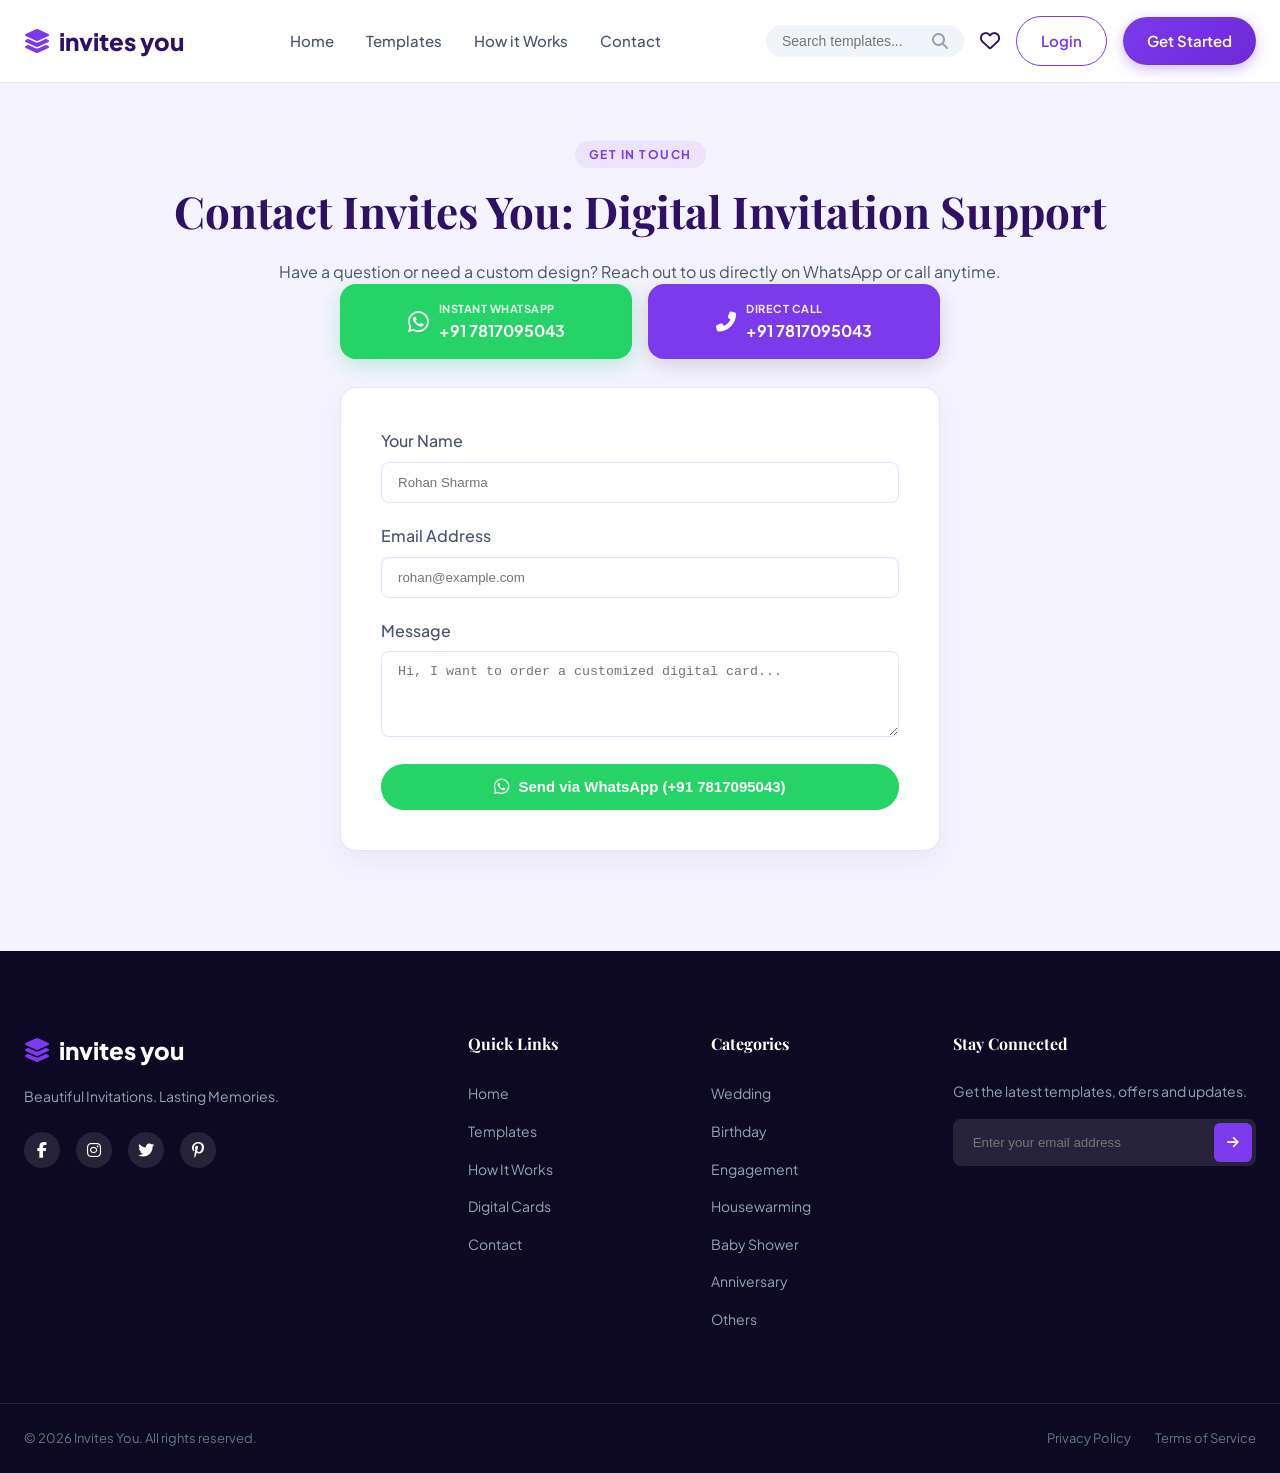
==== commit b4326639: "brand: update website name to Invites You across all pages and metadata" ====
--- a/contact.html
+++ b/contact.html
@@ -3,16 +3,16 @@
 <head>
     <meta charset="UTF-8">
     <meta name="viewport" content="width=device-width, initial-scale=1.0">
-    <title>Contact Us - Custom Digital Invitation Cards Support | Typwrite</title>
-    <meta name="description" content="Get in touch with Typwrite for custom digital wedding invitations, bulk orders, event customization, and instant WhatsApp support.">
-    <meta name="keywords" content="contact digital invitation card maker, custom digital wedding card support, typwrite contact, whatsapp wedding invitation assistance">
+    <title>Contact Us - Custom Digital Invitation Cards Support | Invites You</title>
+    <meta name="description" content="Get in touch with Invites You for custom digital wedding invitations, bulk orders, event customization, and instant WhatsApp support.">
+    <meta name="keywords" content="contact digital invitation card maker, custom digital wedding card support, invites you contact, whatsapp wedding invitation assistance">
     <meta name="robots" content="index, follow">
-    <link rel="canonical" href="https://typwrite.in/contact.html">
+    <link rel="canonical" href="https://invitesyou.in/contact.html">
 
     <!-- Open Graph -->
     <meta property="og:type" content="website">
-    <meta property="og:url" content="https://typwrite.in/contact.html">
-    <meta property="og:title" content="Contact Us - Typwrite Digital Invitations">
+    <meta property="og:url" content="https://invitesyou.in/contact.html">
+    <meta property="og:title" content="Contact Us - Invites You Digital Invitations">
     <meta property="og:description" content="Reach out to us for custom digital wedding cards and fast WhatsApp support.">
     <meta property="og:image" content="https://images.unsplash.com/photo-1519225421980-715cb0215aed?auto=format&fit=crop&w=1200&q=80">
 
@@ -20,9 +20,9 @@
     {
       "@context": "https://schema.org",
       "@type": "ContactPage",
-      "name": "Contact Typwrite",
-      "url": "https://typwrite.in/contact.html",
-      "description": "Get in touch with the Typwrite team for digital invitation cards and customization."
+      "name": "Contact Invites You",
+      "url": "https://invitesyou.in/contact.html",
+      "description": "Get in touch with the Invites You team for digital invitation cards and customization."
     }
     </script>
     <link rel="preconnect" href="https://fonts.googleapis.com">
@@ -36,7 +36,7 @@
         <div class="container nav-container">
             <a href="index.html" class="logo" style="text-decoration: none;">
                 <i class="fas fa-layer-group logo-icon"></i>
-                <span>typwrite</span>
+                <span>invites you</span>
             </a>
             <nav class="nav-links">
                 <a href="index.html" >Home</a>
@@ -60,13 +60,13 @@
         <div class="container">
             <div class="section-header text-center">
                 <span class="subtitle">GET IN TOUCH</span>
-                <h1 style="font-family: var(--font-serif); font-size: 44px; color: var(--text-dark); margin-bottom: 12px;">Contact Typwrite: Digital Invitation Support</h1>
+                <h1 style="font-family: var(--font-serif); font-size: 44px; color: var(--text-dark); margin-bottom: 12px;">Contact Invites You: Digital Invitation Support</h1>
                 <p>Have a question or need a custom design? Reach out to us directly on WhatsApp or call anytime.</p>
             </div>
             
             <!-- Direct Contact Actions -->
             <div style="max-width: 600px; margin: 0 auto 28px auto; display: flex; gap: 16px; justify-content: center; flex-wrap: wrap;">
-                <a href="https://wa.me/917817095043?text=Hi%20Typwrite%2C%20I%20want%20to%20order%20or%20customize%20a%20digital%20invitation%20card." target="_blank" style="flex:1; min-width:240px; background:#25d366; color:#fff; text-decoration:none; padding:16px 20px; border-radius:16px; font-weight:700; display:flex; align-items:center; justify-content:center; gap:10px; box-shadow:0 6px 20px rgba(37,211,102,0.3); transition:transform 0.2s;">
+                <a href="https://wa.me/917817095043?text=Hi%20Invites%20You%2C%20I%20want%20to%20order%20or%20customize%20a%20digital%20invitation%20card." target="_blank" style="flex:1; min-width:240px; background:#25d366; color:#fff; text-decoration:none; padding:16px 20px; border-radius:16px; font-weight:700; display:flex; align-items:center; justify-content:center; gap:10px; box-shadow:0 6px 20px rgba(37,211,102,0.3); transition:transform 0.2s;">
                     <i class="fab fa-whatsapp" style="font-size:24px;"></i>
                     <div style="text-align:left;">
                         <span style="font-size:11px; text-transform:uppercase; letter-spacing:0.5px; opacity:0.9; display:block;">Instant WhatsApp</span>
@@ -83,7 +83,7 @@
             </div>
             
             <div style="max-width: 600px; margin: 0 auto; background: white; padding: 40px; border-radius: 16px; box-shadow: 0 10px 30px rgba(0,0,0,0.05); border: 1px solid var(--border);">
-                <form onsubmit="event.preventDefault(); const n=document.getElementById('cName').value; const m=document.getElementById('cMsg').value; window.open('https://wa.me/917817095043?text=' + encodeURIComponent('Hi Typwrite! My name is ' + n + '. Inquiry: ' + m), '_blank');" style="display: flex; flex-direction: column; gap: 20px;">
+                <form onsubmit="event.preventDefault(); const n=document.getElementById('cName').value; const m=document.getElementById('cMsg').value; window.open('https://wa.me/917817095043?text=' + encodeURIComponent('Hi Invites You! My name is ' + n + '. Inquiry: ' + m), '_blank');" style="display: flex; flex-direction: column; gap: 20px;">
                     <div>
                         <label style="display: block; margin-bottom: 8px; font-weight: 500;">Your Name</label>
                         <input type="text" id="cName" placeholder="Rohan Sharma" required style="width: 100%; padding: 12px 16px; border: 1px solid var(--border); border-radius: 8px; outline: none;">
@@ -108,7 +108,7 @@
         <div class="container footer-grid">
             <div class="footer-brand">
                 <a href="index.html" class="logo" style="text-decoration: none; color: white;">
-                    <i class="fas fa-layer-group logo-icon"></i> typwrite
+                    <i class="fas fa-layer-group logo-icon"></i> invites you
                 </a>
                 <p>Beautiful Invitations. Lasting Memories.</p>
                 <div class="socials">
@@ -150,13 +150,14 @@
             </div>
         </div>
         <div class="container footer-bottom flex-between">
-            <p>&copy; 2024 Typwrite. All rights reserved.</p>
+            <p>&copy; 2026 Invites You. All rights reserved.</p>
             <div class="legal">
                 <a href="#">Privacy Policy</a>
                 <a href="#">Terms of Service</a>
             </div>
         </div>
     </footer>
+    <script src="assets/js/env.js"></script>
     <script src="assets/js/script.js"></script>
 </body>
 </html>
